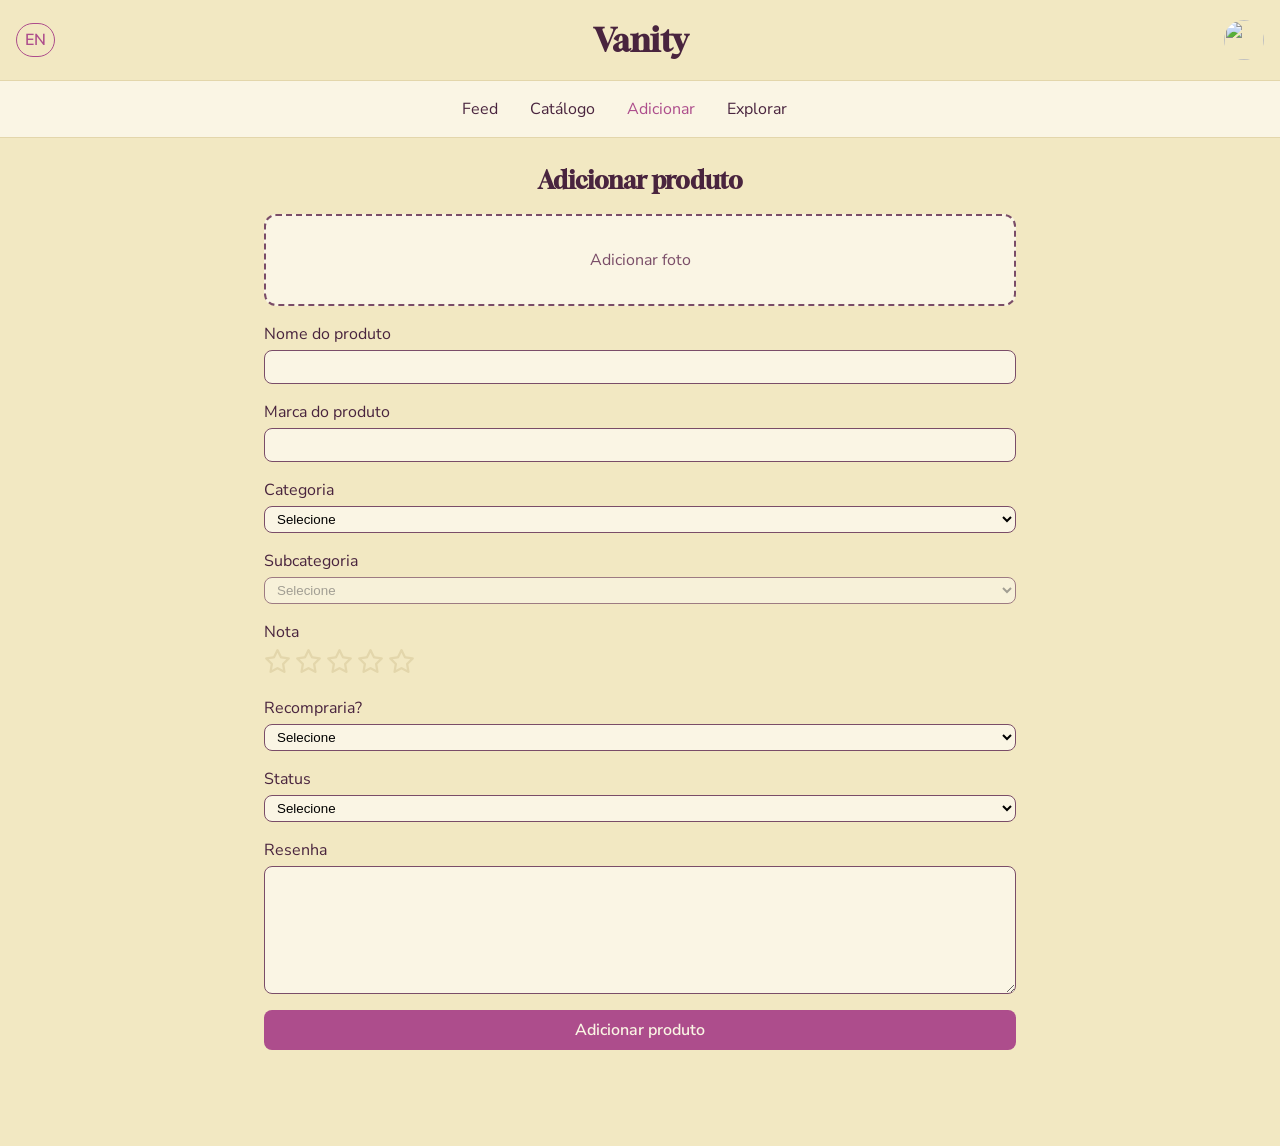
==== add-product.html @ 69fc86f4 "feat: add bilingual (PT/EN) system - Add i18n.js with a translations dictionary covering all data-i1" ====
<!DOCTYPE html>
<html lang="pt-BR">
<head>
  <meta charset="UTF-8">
  <meta name="viewport" content="width=device-width, initial-scale=1.0">
  <title>Vanity - Adicionar Produto</title>
  <meta name="description" content="Vanity — seu diário pessoal de beleza">
  <link rel="icon" href="assets/favicon.png">
  <link rel="stylesheet" href="https://cdnjs.cloudflare.com/ajax/libs/font-awesome/6.5.0/css/all.min.css">
  <link rel="stylesheet" href="styles/reset.css">
  <link rel="stylesheet" href="styles/variables.css">
  <link rel="stylesheet" href="styles/components.css">
  <link rel="stylesheet" href="styles/add-product.css">
</head>

<body>
    <header>
        <button type="button" id="lang-toggle">PT</button>
        <h1>Vanity</h1>
        <a href="profile.html" aria-label="Ver perfil">
            <img src="https://ui-avatars.com/api/?name=Nathalia" alt="">
        </a>
    </header>

    <nav class="menu">
        <ul>
            <li><a href="feed.html"><i class="fa-solid fa-house"></i><span data-i18n="feed"> Feed</span></a></li>
            <li><a href="catalog.html"><i class="fa-solid fa-layer-group"></i><span data-i18n="catalog"> Catálogo</span></a></li>
            <li><a href="add-product.html" class="nav-add current"><i class="fa-solid fa-plus"></i><span data-i18n="add-product"> Adicionar</span></a></li>
            <li><a href="explore.html"><i class="fa-solid fa-magnifying-glass"></i><span data-i18n="explore"> Explorar</span></a></li>
            <li><a href="profile.html" class="nav-profile"><i class="fa-solid fa-user"></i><span data-i18n="profile"> Perfil</span></a></li>
        </ul>
    </nav>

    <main class="add-product-page">
        <h2 data-i18n="add-product-title">Adicionar produto</h2>

        <form action="">
            <div class="form-group">
                <label for="add-product-image" data-i18n="label-photo">
                    <span><i class="fa-solid fa-camera"></i> Adicionar foto</span>
                </label>
                <input type="file" name="add-product-image" id="add-product-image">
            </div>

            <div class="form-group">
                <label for="product-name" data-i18n="label-name">Nome do produto</label>
                <input type="text" name="product-name" id="product-name">
            </div>

            <div class="form-group">
                <label for="product-brand" data-i18n="label-brand">Marca do produto</label>
                <input type="text" name="product-brand" id="product-brand">
            </div>

            <div class="form-group">
                <label for="product-category" data-i18n="label-category">Categoria</label>
                <select name="product-category" id="product-category">
                    <option value="">Selecione</option>
                    <option value="makeup">Maquiagem</option>
                    <option value="skincare">Skincare</option>
                    <option value="perfume">Perfume</option>
                    <option value="hair">Cabelo</option>
                </select>
            </div>

            <div class="form-group">
                <label for="product-subcategory" data-i18n="label-subcategory">Subcategoria</label>
                <select name="product-subcategory" id="product-subcategory" disabled>
                    <option value="">Selecione</option>
                </select>
            </div>

            <fieldset>
                <legend data-i18n="legend-rating">Nota</legend>

                <input type="radio" name="rating" id="rating-5">
                <label for="rating-5"><i class="fa-regular fa-star"></i></label>

                <input type="radio" name="rating" id="rating-4">
                <label for="rating-4"><i class="fa-regular fa-star"></i></label>

                <input type="radio" name="rating" id="rating-3">
                <label for="rating-3"><i class="fa-regular fa-star"></i></label>

                <input type="radio" name="rating" id="rating-2">
                <label for="rating-2"><i class="fa-regular fa-star"></i></label>

                <input type="radio" name="rating" id="rating-1">
                <label for="rating-1"><i class="fa-regular fa-star"></i></label>
            </fieldset>

            <div class="form-group">
                <label for="buy-again" data-i18n="label-buy-again">Recompraria?</label>
                <select name="buy-again" id="buy-again">
                    <option value="">Selecione</option>
                    <option value="yes">Sim</option>
                    <option value="no">Não</option>
                </select>
            </div>

            <div class="form-group">
                <label for="status" data-i18n="label-status">Status</label>
                <select name="status" id="status">
                    <option value="">Selecione</option>
                    <option value="using">Em uso</option>
                    <option value="finished">Acabou</option>
                    <option value="wishlist">Wishlist</option>
                </select>
            </div>

            <div class="form-group">
                <label for="review-area" data-i18n="label-review">Resenha</label>
                <textarea name="review-area" id="review-area"></textarea>
            </div>
        
            <button type="submit" data-i18n="submit-add-product">Adicionar produto</button>
        </form>
    </main>

    <script src="scripts/add-product.js"></script>
    <script src="scripts/i18n.js"></script>
</body>
</html>
---- styles/variables.css ----
@font-face {
    src: url(/assets/fonts/gloock-v8-latin-regular.woff2);
    font-family: 'Gloock';
    font-weight: 400;
}

@font-face {
    src: url(/assets/fonts/nunito-sans-v19-latin-regular.woff2);
    font-family: 'Nunito Sans';
    font-weight: 400;
}

@font-face {
    src: url(/assets/fonts/nunito-sans-v19-latin-500.woff2);
    font-family: 'Nunito Sans';
    font-weight: 500;
}

@font-face {
    src: url(/assets/fonts/nunito-sans-v19-latin-600.woff2);
    font-family: 'Nunito Sans';
    font-weight: 600;
}

:root {
    --color-bg:#f2e8c2;
    --color-cards-bg: #faf5e4;
    --color-accent: #ad4d8c;
    --color-accent-light: #f2d9ea;
    --color-text: #49243e;
    --color-text-secondary: #7a4d68;
    --color-danger: #d96c6c;
    --color-alert: #c98a4b;
    --color-border: #e3d6ab;
    --color-neutral-light: #e8e4dc;

    --font-heading: 'Gloock', serif;
    --font-body: 'Nunito Sans', sans-serif;

    --spacing-xs: 0.25rem;  
    --spacing-sm: 0.5rem;   
    --spacing-md: 1rem;     
    --spacing-lg: 1.5rem;   
    --spacing-xl: 2rem;     
    --spacing-2xl: 3rem;
}
---- styles/components.css ----
main {
    padding: var(--spacing-lg);
    padding-bottom: 6rem;
}

input,
select {
    padding: var(--spacing-xs) var(--spacing-sm);
    border: 0.0625rem solid var(--color-text-secondary);
    border-radius: 0.5rem;
    background-color: var(--color-cards-bg);
}

input:focus,
select:focus {
    outline: none;
    border-color: var(--color-accent);
}

textarea {
    padding: var(--spacing-xs) var(--spacing-sm);
    border: 0.0625rem solid var(--color-text-secondary);
    border-radius: 0.5rem;
    background-color: var(--color-cards-bg);
    min-height: 8rem;
    resize: vertical;
}

textarea:focus {
    outline: none;
    border-color: var(--color-accent);
}

button[type="submit"] {
    padding: var(--spacing-sm) var(--spacing-md);
    border-radius: 0.5rem;
    background-color: var(--color-accent);
    color: var(--color-cards-bg);
    font-weight: 600;
}

/* -- HEADER -- */
header {
    display: grid;
    grid-template-columns: repeat(3, 1fr);
    justify-content: space-between;
    align-items: center;
    padding: var(--spacing-md);
    border-bottom: 0.0625rem solid var(--color-border);
}

header button {
    justify-self: flex-start;
    padding: var(--spacing-xs) var(--spacing-sm);
    border: 0.0625rem solid var(--color-accent);
    border-radius: 999px;
    color: var(--color-accent);
    font-weight: 600;
}

header h1 {
    text-align: center;
}

header a {
    justify-self: flex-end;
}

header a img {
    width: 2.5rem;
    height: 2.5rem;
    border-radius: 50%;
    object-fit: cover;
}

/* -- MENU -- */
.menu {
    position: fixed;
    bottom: 0;
    width: 100%;
    padding: var(--spacing-md) 0;
    border-top: 0.0625rem solid var(--color-border);
    background-color: var(--color-cards-bg);
    z-index: 100;
}

.menu ul {
  display: flex;
  justify-content: space-evenly;
  align-items: center;
}

.current {
    color: var(--color-accent);
}

.menu a {
    display: flex;
    flex-direction: column;
    align-items: center;
    transition: color 0.3s ease;
}

.nav-add {
    position: relative;
    width: 3rem;
    height: 3rem;
    display: flex;
    align-items: center;
    justify-content: center;
    border-radius: 50%;
    background-color: var(--color-accent);
}

.nav-add i {
    color: var(--color-cards-bg);
    font-size: 1.25rem;
}

.nav-add span {
    display: none;
}

/* -- CARDS -- */
.product-card {
    display: flex;
    flex-direction: column;
    min-width: 0;
    border-radius: 1rem;
    background-color: var(--color-cards-bg);
}

.card-image {
    position: relative;
}

.card-image img {
    width: 100%;
    aspect-ratio: 16 / 9; /* quadrado */
    object-fit: cover;
}

.tags-row {
    display: flex;
    gap: var(--spacing-xs);
}

.card-content {
    display: flex;
    flex-direction: column;
    gap: var(--spacing-xs);
    padding: var(--spacing-md);
    min-width: 0;
}

.card-image .favorite-btn {
    position: absolute;
    top: var(--spacing-sm);
    right: var(--spacing-sm);
    width: 2rem;
    height: 2rem;
    display: flex;
    align-items: center;
    justify-content: center;
    border-radius: 50%;
    background-color: rgba(250, 245, 228, 0.85);
    color: var(--color-accent);
}

.category-tag,
.status-tag {
    align-self: flex-start;
    padding: var(--spacing-xs) var(--spacing-sm);
    border-radius: 999px;
    background-color: var(--color-accent-light);
}

.product-card h3 {
    font-size: 1.3rem;
}

.product-brand {
    color: var(--color-text-secondary);
    font-size: 1rem;
}

.product-card h3,
.product-brand {
    width: 100%;
    display: -webkit-box;
    -webkit-line-clamp: 2;
    -webkit-box-orient: vertical;
    overflow: hidden;
    overflow-wrap: break-word;
}

.rating .fa-solid {
    color: var(--color-accent);
}

.rating .fa-regular {
    color: var(--color-border);
}

.status-tag.wishlist {
  background-color: var(--color-neutral-light);
  color: var(--color-text-secondary);
}

.status-tag.finished {
  background-color: var(--color-alert);
  color: var(--color-cards-bg);
}

.post-author {
    margin-bottom: var(--spacing-sm);
    padding: var(--spacing-sm);
}

.post-author a {
    display: flex;
    align-items: center;
    gap: var(--spacing-xs);
}

.post-author a img {
    width: 2.5rem;
    height: 2.5rem;
    border-radius: 50%;
    object-fit: cover;
}

.catalog-grid {
    display: grid;
    grid-template-columns: repeat(2, 1fr);
    gap: var(--spacing-sm);
}

.catalog-grid .category-tag,
.catalog-grid .status-tag {
    font-size: 0.75rem;
}

.catalog-grid h3 {
    font-size: 1.1rem;
}

.catalog-grid .product-brand {
    font-size: 0.9rem;
}

.catalog-grid .rating {
    font-size: 0.75rem;
}

@media (min-width: 48rem) {
    header {
        border-bottom: none;
    }

    .menu {
        position: static;
        border-bottom: 0.0625rem solid var(--color-border);
    }

    .menu ul {
        justify-content: center;
        gap: 2rem;
    }

    .menu i {
        display: none;
    }

    .nav-add {
        width: auto;
        height: auto;
        background-color: transparent;
        border-radius: 0;
    }

    .nav-add span {
        display: inline;
    }

    .menu a.nav-profile {
        display: none;
    }

    .catalog-grid {
        grid-template-columns: repeat(auto-fill, minmax(12rem, 1fr));
    }

    .card-image .favorite-btn {
        width: 2.5rem;
        height: 2.5rem;
        font-size: 1.1rem;
    }
}

@media (hover: hover) {
    .menu a:hover {
        color: var(--color-accent);
    }

}
---- styles/add-product.css ----
h2 {
    margin-bottom: var(--spacing-md);
    text-align: center;
}

form {
  display: flex;
  flex-direction: column;
  gap: var(--spacing-md);
}

.form-group {
  display: flex;
  flex-direction: column;
  gap: var(--spacing-xs);
}

#add-product-image {
    display: none;
}

label[for="add-product-image"] {
    display: flex;
    flex-direction: column;
    align-items: center;
    justify-content: center;
    padding: var(--spacing-xl);
    border: 0.125rem dashed var(--color-text-secondary);
    border-radius: 0.75rem;
    background-color: var(--color-cards-bg);
    color: var(--color-text-secondary);
    cursor: pointer;
}

label[for="add-product-image"] span {
    display: flex;
    flex-direction: column;
    align-items: center;
    gap: var(--spacing-xs);
}

fieldset {
  display: flex;
  flex-direction: row-reverse;
  justify-content: flex-end;
  gap: var(--spacing-xs);
  border: none;
  padding: 0;
}

fieldset input {
  display: none;
}

fieldset label {
  font-size: 1.5rem;
  color: var(--color-border);
  cursor: pointer;
}

fieldset input:checked ~ label i {
  font-weight: 900;
}

fieldset input:checked ~ label {
  color: var(--color-accent);
}

@media (min-width: 48rem) {
    .add-product-page {
        width: 100%;
        max-width: 50rem;
        margin: 0 auto;
    }
}
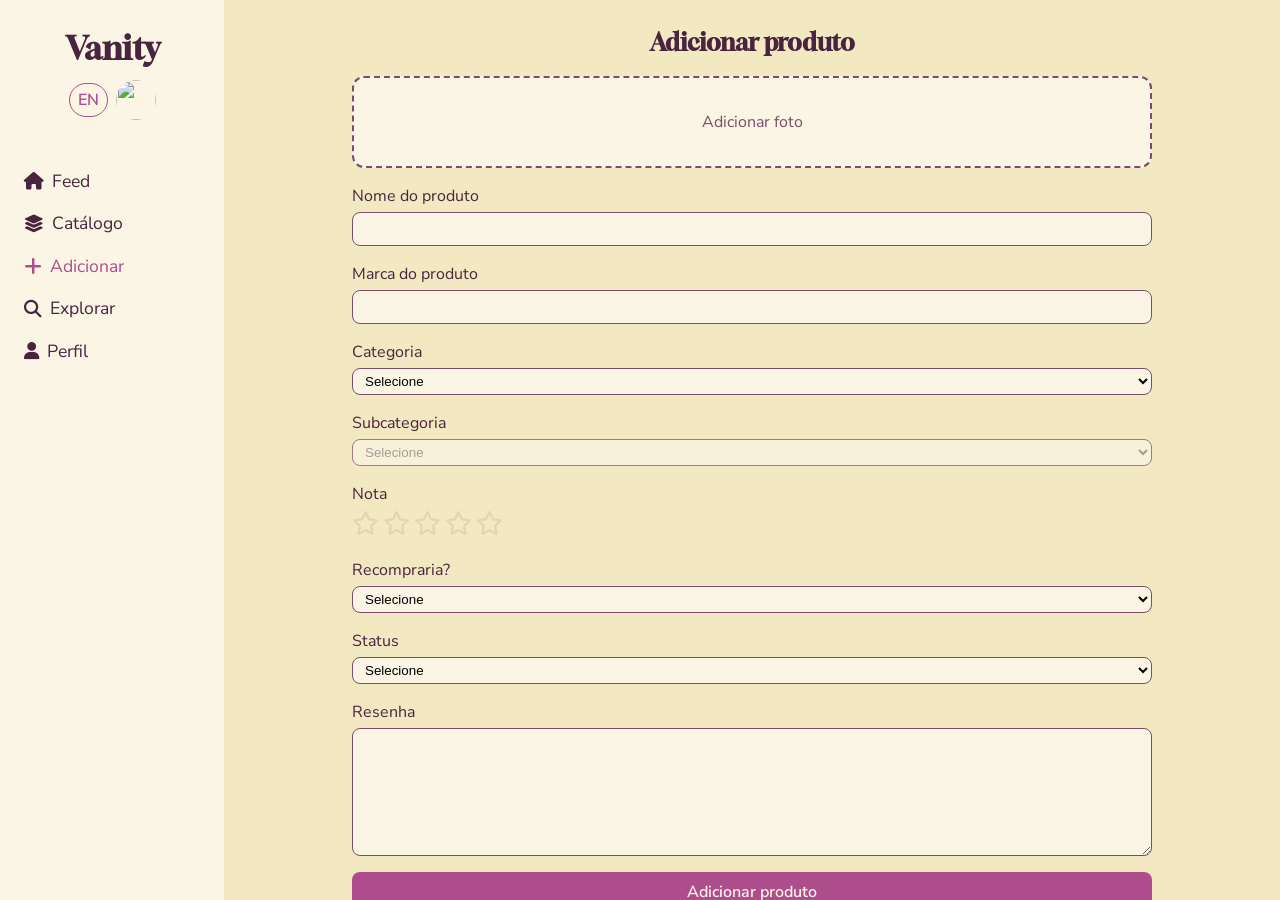
==== commit 945418e7: "fix: move scrollbar to the true viewport edge - Wrap each page's content in an inner div carrying th" ====
--- a/add-product.html
+++ b/add-product.html
@@ -32,90 +32,78 @@
         </ul>
     </nav>
 
-    <main class="add-product-page">
-        <h2 data-i18n="add-product-title">Adicionar produto</h2>
-
-        <form action="">
-            <div class="form-group">
-                <label for="add-product-image" data-i18n="label-photo">
-                    <span><i class="fa-solid fa-camera"></i> Adicionar foto</span>
-                </label>
-                <input type="file" name="add-product-image" id="add-product-image">
-            </div>
-
-            <div class="form-group">
-                <label for="product-name" data-i18n="label-name">Nome do produto</label>
-                <input type="text" name="product-name" id="product-name">
-            </div>
-
-            <div class="form-group">
-                <label for="product-brand" data-i18n="label-brand">Marca do produto</label>
-                <input type="text" name="product-brand" id="product-brand">
-            </div>
-
-            <div class="form-group">
-                <label for="product-category" data-i18n="label-category">Categoria</label>
-                <select name="product-category" id="product-category">
-                    <option value="">Selecione</option>
-                    <option value="makeup">Maquiagem</option>
-                    <option value="skincare">Skincare</option>
-                    <option value="perfume">Perfume</option>
-                    <option value="hair">Cabelo</option>
-                </select>
-            </div>
-
-            <div class="form-group">
-                <label for="product-subcategory" data-i18n="label-subcategory">Subcategoria</label>
-                <select name="product-subcategory" id="product-subcategory" disabled>
-                    <option value="">Selecione</option>
-                </select>
-            </div>
-
-            <fieldset>
-                <legend data-i18n="legend-rating">Nota</legend>
-
-                <input type="radio" name="rating" id="rating-5">
-                <label for="rating-5"><i class="fa-regular fa-star"></i></label>
-
-                <input type="radio" name="rating" id="rating-4">
-                <label for="rating-4"><i class="fa-regular fa-star"></i></label>
-
-                <input type="radio" name="rating" id="rating-3">
-                <label for="rating-3"><i class="fa-regular fa-star"></i></label>
-
-                <input type="radio" name="rating" id="rating-2">
-                <label for="rating-2"><i class="fa-regular fa-star"></i></label>
-
-                <input type="radio" name="rating" id="rating-1">
-                <label for="rating-1"><i class="fa-regular fa-star"></i></label>
-            </fieldset>
-
-            <div class="form-group">
-                <label for="buy-again" data-i18n="label-buy-again">Recompraria?</label>
-                <select name="buy-again" id="buy-again">
-                    <option value="">Selecione</option>
-                    <option value="yes">Sim</option>
-                    <option value="no">Não</option>
-                </select>
-            </div>
-
-            <div class="form-group">
-                <label for="status" data-i18n="label-status">Status</label>
-                <select name="status" id="status">
-                    <option value="">Selecione</option>
-                    <option value="using">Em uso</option>
-                    <option value="finished">Acabou</option>
-                    <option value="wishlist">Wishlist</option>
-                </select>
-            </div>
-
-            <div class="form-group">
-                <label for="review-area" data-i18n="label-review">Resenha</label>
-                <textarea name="review-area" id="review-area"></textarea>
-            </div>
-        
-            <button type="submit" data-i18n="submit-add-product">Adicionar produto</button>
-        </form>
+    <main>
+        <div class="add-product-page">
+            <h2 data-i18n="add-product-title">Adicionar produto</h2>
+            <form action="">
+                <div class="form-group">
+                    <label for="add-product-image" data-i18n="label-photo">
+                        <span><i class="fa-solid fa-camera"></i> Adicionar foto</span>
+                    </label>
+                    <input type="file" name="add-product-image" id="add-product-image">
+                </div>
+                <div class="form-group">
+                    <label for="product-name" data-i18n="label-name">Nome do produto</label>
+                    <input type="text" name="product-name" id="product-name">
+                </div>
+                <div class="form-group">
+                    <label for="product-brand" data-i18n="label-brand">Marca do produto</label>
+                    <input type="text" name="product-brand" id="product-brand">
+                </div>
+                <div class="form-group">
+                    <label for="product-category" data-i18n="label-category">Categoria</label>
+                    <select name="product-category" id="product-category">
+                        <option value="">Selecione</option>
+                        <option value="makeup">Maquiagem</option>
+                        <option value="skincare">Skincare</option>
+                        <option value="perfume">Perfume</option>
+                        <option value="hair">Cabelo</option>
+                    </select>
+                </div>
+                <div class="form-group">
+                    <label for="product-subcategory" data-i18n="label-subcategory">Subcategoria</label>
+                    <select name="product-subcategory" id="product-subcategory" disabled>
+                        <option value="">Selecione</option>
+                    </select>
+                </div>
+                <fieldset>
+                    <legend data-i18n="legend-rating">Nota</legend>
+                    <input type="radio" name="rating" id="rating-5">
+                    <label for="rating-5"><i class="fa-regular fa-star"></i></label>
+                    <input type="radio" name="rating" id="rating-4">
+                    <label for="rating-4"><i class="fa-regular fa-star"></i></label>
+                    <input type="radio" name="rating" id="rating-3">
+                    <label for="rating-3"><i class="fa-regular fa-star"></i></label>
+                    <input type="radio" name="rating" id="rating-2">
+                    <label for="rating-2"><i class="fa-regular fa-star"></i></label>
+                    <input type="radio" name="rating" id="rating-1">
+                    <label for="rating-1"><i class="fa-regular fa-star"></i></label>
+                </fieldset>
+                <div class="form-group">
+                    <label for="buy-again" data-i18n="label-buy-again">Recompraria?</label>
+                    <select name="buy-again" id="buy-again">
+                        <option value="">Selecione</option>
+                        <option value="yes">Sim</option>
+                        <option value="no">Não</option>
+                    </select>
+                </div>
+                <div class="form-group">
+                    <label for="status" data-i18n="label-status">Status</label>
+                    <select name="status" id="status">
+                        <option value="">Selecione</option>
+                        <option value="using">Em uso</option>
+                        <option value="finished">Acabou</option>
+                        <option value="wishlist">Wishlist</option>
+                    </select>
+                </div>
+                <div class="form-group">
+                    <label for="review-area" data-i18n="label-review">Resenha</label>
+                    <textarea name="review-area" id="review-area"></textarea>
+                </div>
+            
+                <button type="submit" data-i18n="submit-add-product">Adicionar produto</button>
+            </form>
+        </div>
     </main>
 
     <script src="scripts/add-product.js"></script>
--- a/styles/components.css
+++ b/styles/components.css
@@ -71,6 +71,10 @@
     height: 2.5rem;
     border-radius: 50%;
     object-fit: cover;
+}
+
+#lang-toggle {
+    transition: background-color 0.2s ease;
 }
 
 /* -- MENU -- */
@@ -253,23 +257,125 @@
     font-size: 0.75rem;
 }
 
+.person-card {
+    display: flex;
+    align-items: center;
+    gap: var(--spacing-sm);
+    padding: var(--spacing-sm) var(--spacing-md);
+    border-radius: 0.75rem;
+    background-color: var(--color-cards-bg);
+}
+
+.product-card,
+.person-card {
+    transition: transform 0.3s ease, box-shadow 0.3s ease;
+}
+
+.person-card img {
+    width: 2.75rem;
+    height: 2.75rem;
+    border-radius: 50%;
+    object-fit: cover;
+    flex-shrink: 0;
+}
+
+.person-info {
+    flex: 1;
+    min-width: 0;
+    display: flex;
+    flex-direction: column;
+    gap: 0.125rem;
+}
+
+.person-username {
+    font-weight: 600;
+    font-size: 0.95rem;
+}
+
+.person-details {
+    font-size: 0.85rem;
+    color: var(--color-text-secondary);
+    white-space: nowrap;
+    overflow: hidden;
+    text-overflow: ellipsis;
+}
+
+.follow-btn {
+    flex-shrink: 0;
+    padding: var(--spacing-xs) var(--spacing-md);
+    border-radius: 999px;
+    border: 0.0625rem solid var(--color-accent);
+    background-color: transparent;
+    color: var(--color-accent);
+    font-size: 0.85rem;
+    font-weight: 600;
+    transition: background-color 0.2s ease;
+}
+
 @media (min-width: 48rem) {
+    html,
+    body {
+        height: 100%;
+    }
+
+    body {
+        display: grid;
+        grid-template-columns: 14rem 1fr;
+        grid-template-rows: auto 1fr auto;
+        grid-template-areas:
+            "header main"
+            "nav main";
+        overflow: hidden;
+    }
+
     header {
+        display: flex;
+        flex-wrap: wrap;
+        justify-content: center;
+        align-items: center;
+        gap: var(--spacing-sm);
+        padding: var(--spacing-lg);
+        background-color: var(--color-cards-bg);
         border-bottom: none;
     }
 
+    header h1 {
+        flex-basis: 100%;
+        text-align: center;
+        order: 1;
+    }
+
+    header button,
+    header a {
+        order: 2;
+    }
+
+    main {
+        height: 100vh;
+        overflow-y: auto;
+        grid-area: main;
+    }
+
     .menu {
+        grid-area: nav;
         position: static;
-        border-bottom: 0.0625rem solid var(--color-border);
+        display: flex;
+        flex-direction: column;
+        padding: var(--spacing-lg) var(--spacing-lg);
+        border-top: none;
     }
 
     .menu ul {
-        justify-content: center;
-        gap: 2rem;
-    }
-
-    .menu i {
-        display: none;
+        flex-direction: column;
+        align-items: flex-start;
+        gap: var(--spacing-md);
+    }
+
+    .menu a {
+        flex-direction: row;
+        align-items: center;
+        gap: var(--spacing-sm);
+        font-size: 1.1rem;
     }
 
     .nav-add {
@@ -279,12 +385,12 @@
         border-radius: 0;
     }
 
+    .nav-add i {
+        color: inherit;
+    }
+
     .nav-add span {
         display: inline;
-    }
-
-    .menu a.nav-profile {
-        display: none;
     }
 
     .catalog-grid {
@@ -296,6 +402,8 @@
         height: 2.5rem;
         font-size: 1.1rem;
     }
+
+    
 }
 
 @media (hover: hover) {
@@ -303,4 +411,9 @@
         color: var(--color-accent);
     }
 
+    .product-card:hover,
+    .person-card:hover {
+        transform: translateY(-0.25rem);
+        box-shadow: 0 0.5rem 1rem rgba(73, 36, 62, 0.15);
+    }
 }
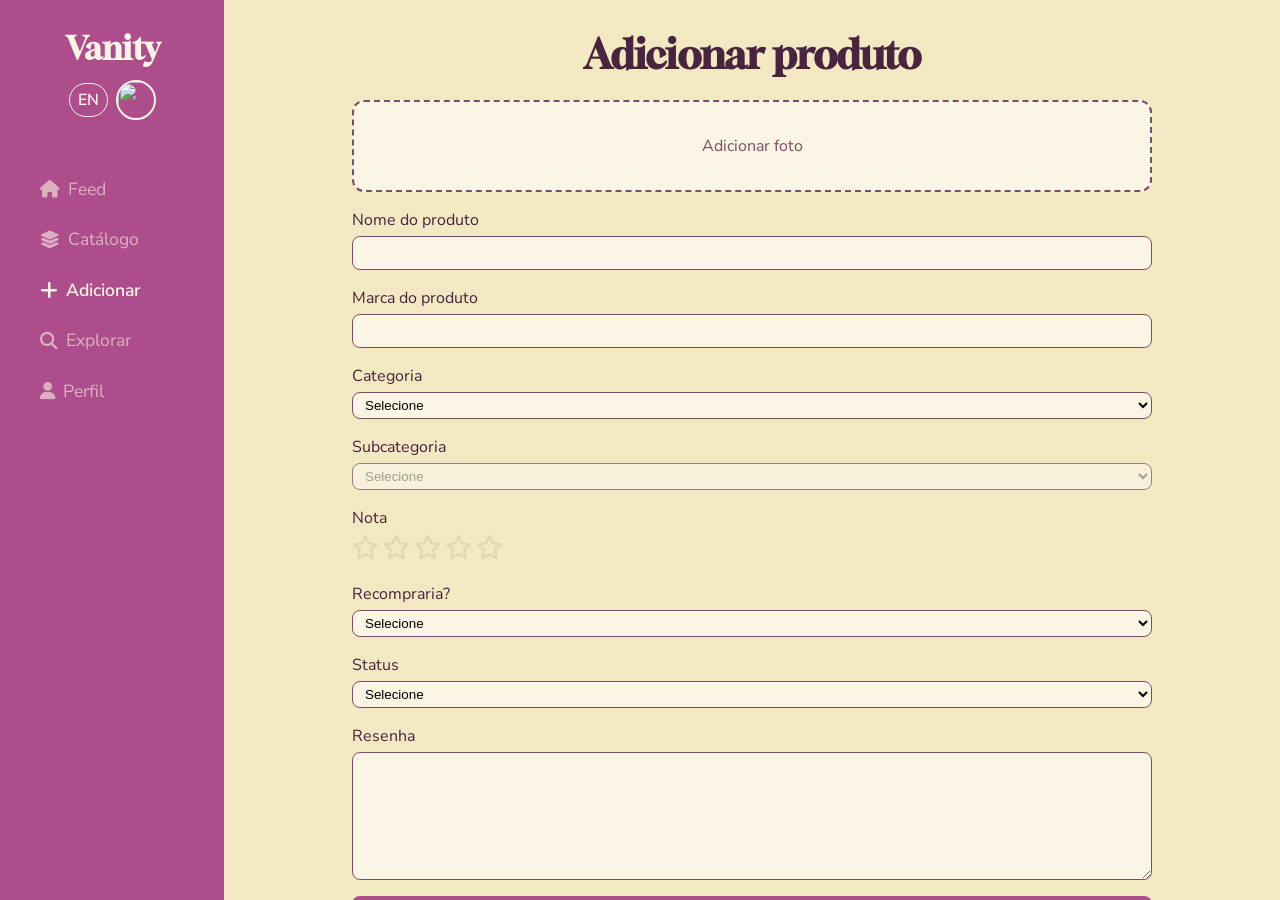
==== commit 470dcabc: "feat: translate category/status/repurchase options and dynamic subcategories - Add data-i18n to the " ====
--- a/add-product.html
+++ b/add-product.html
@@ -53,17 +53,17 @@
                 <div class="form-group">
                     <label for="product-category" data-i18n="label-category">Categoria</label>
                     <select name="product-category" id="product-category">
-                        <option value="">Selecione</option>
-                        <option value="makeup">Maquiagem</option>
-                        <option value="skincare">Skincare</option>
-                        <option value="perfume">Perfume</option>
-                        <option value="hair">Cabelo</option>
+                        <option value="" data-i18n="select-placeholder">Selecione</option>
+                        <option value="makeup" data-i18n="filter-makeup">Maquiagem</option>
+                        <option value="skincare" data-i18n="filter-skincare">Skincare</option>
+                        <option value="perfume" data-i18n="filter-perfume">Perfume</option>
+                        <option value="hair" data-i18n="filter-hair">Cabelo</option>
                     </select>
                 </div>
                 <div class="form-group">
                     <label for="product-subcategory" data-i18n="label-subcategory">Subcategoria</label>
                     <select name="product-subcategory" id="product-subcategory" disabled>
-                        <option value="">Selecione</option>
+                        <option value="" data-i18n="select-placeholder">Selecione</option>
                     </select>
                 </div>
                 <fieldset>
@@ -82,18 +82,18 @@
                 <div class="form-group">
                     <label for="buy-again" data-i18n="label-buy-again">Recompraria?</label>
                     <select name="buy-again" id="buy-again">
-                        <option value="">Selecione</option>
-                        <option value="yes">Sim</option>
-                        <option value="no">Não</option>
+                        <option value="" data-i18n="select-placeholder">Selecione</option>
+                        <option value="yes" data-i18n="filter-yes">Sim</option>
+                        <option value="no" data-i18n="filter-no">Não</option>
                     </select>
                 </div>
                 <div class="form-group">
                     <label for="status" data-i18n="label-status">Status</label>
                     <select name="status" id="status">
-                        <option value="">Selecione</option>
-                        <option value="using">Em uso</option>
-                        <option value="finished">Acabou</option>
-                        <option value="wishlist">Wishlist</option>
+                        <option value="" data-i18n="select-placeholder">Selecione</option>
+                        <option value="using" data-i18n="filter-using">Em uso</option>
+                        <option value="finished" data-i18n="filter-finished">Acabou</option>
+                        <option value="wishlist" data-i18n="filter-wishlist">Wishlist</option>
                     </select>
                 </div>
                 <div class="form-group">
@@ -106,7 +106,7 @@
         </div>
     </main>
 
+    <script src="scripts/i18n.js"></script>
     <script src="scripts/add-product.js"></script>
-    <script src="scripts/i18n.js"></script>
 </body>
 </html>
--- a/styles/components.css
+++ b/styles/components.css
@@ -266,12 +266,20 @@
     background-color: var(--color-cards-bg);
 }
 
+.person-link {
+    display: flex;
+    align-items: center;
+    gap: var(--spacing-sm);
+    flex: 1;
+    min-width: 0;
+}
+
 .product-card,
 .person-card {
     transition: transform 0.3s ease, box-shadow 0.3s ease;
 }
 
-.person-card img {
+.person-link img {
     width: 2.75rem;
     height: 2.75rem;
     border-radius: 50%;
@@ -282,9 +290,6 @@
 .person-info {
     flex: 1;
     min-width: 0;
-    display: flex;
-    flex-direction: column;
-    gap: 0.125rem;
 }
 
 .person-username {
@@ -328,6 +333,16 @@
         overflow: hidden;
     }
 
+    header,
+    .menu {
+        background-color: var(--color-accent);
+    }
+
+    header h1,
+    .menu a {
+        color: var(--color-cards-bg);
+    }
+
     header {
         display: flex;
         flex-wrap: wrap;
@@ -335,7 +350,6 @@
         align-items: center;
         gap: var(--spacing-sm);
         padding: var(--spacing-lg);
-        background-color: var(--color-cards-bg);
         border-bottom: none;
     }
 
@@ -343,6 +357,10 @@
         flex-basis: 100%;
         text-align: center;
         order: 1;
+    }
+
+    header a img {
+        border: 0.125rem solid var(--color-cards-bg);
     }
 
     header button,
@@ -368,19 +386,27 @@
     .menu ul {
         flex-direction: column;
         align-items: flex-start;
-        gap: var(--spacing-md);
+        gap: var(--spacing-sm);
+    }
+
+    .menu li {
+        width: 100%;
     }
 
     .menu a {
+        width: 100%;
         flex-direction: row;
         align-items: center;
         gap: var(--spacing-sm);
+        padding: 0.5rem 1rem;
         font-size: 1.1rem;
+        color: rgba(250, 245, 228, 0.6);
     }
 
     .nav-add {
         width: auto;
         height: auto;
+        justify-content: flex-start;
         background-color: transparent;
         border-radius: 0;
     }
@@ -391,6 +417,22 @@
 
     .nav-add span {
         display: inline;
+    }
+
+    .menu a.current {
+        color: var(--color-cards-bg);
+        font-weight: 700;
+    }
+
+    #lang-toggle {
+        border-color: var(--color-cards-bg);
+        color: var(--color-cards-bg);
+    }
+
+    .catalog-header h2,
+    .explore-page h2,
+    .add-product-page h2 {
+        font-size: 2.5rem;
     }
 
     .catalog-grid {
@@ -401,14 +443,13 @@
         width: 2.5rem;
         height: 2.5rem;
         font-size: 1.1rem;
-    }
-
-    
+    } 
 }
 
 @media (hover: hover) {
     .menu a:hover {
-        color: var(--color-accent);
+        background-color: rgba(250, 245, 228, 0.15);
+        border-radius: 999px;
     }
 
     .product-card:hover,
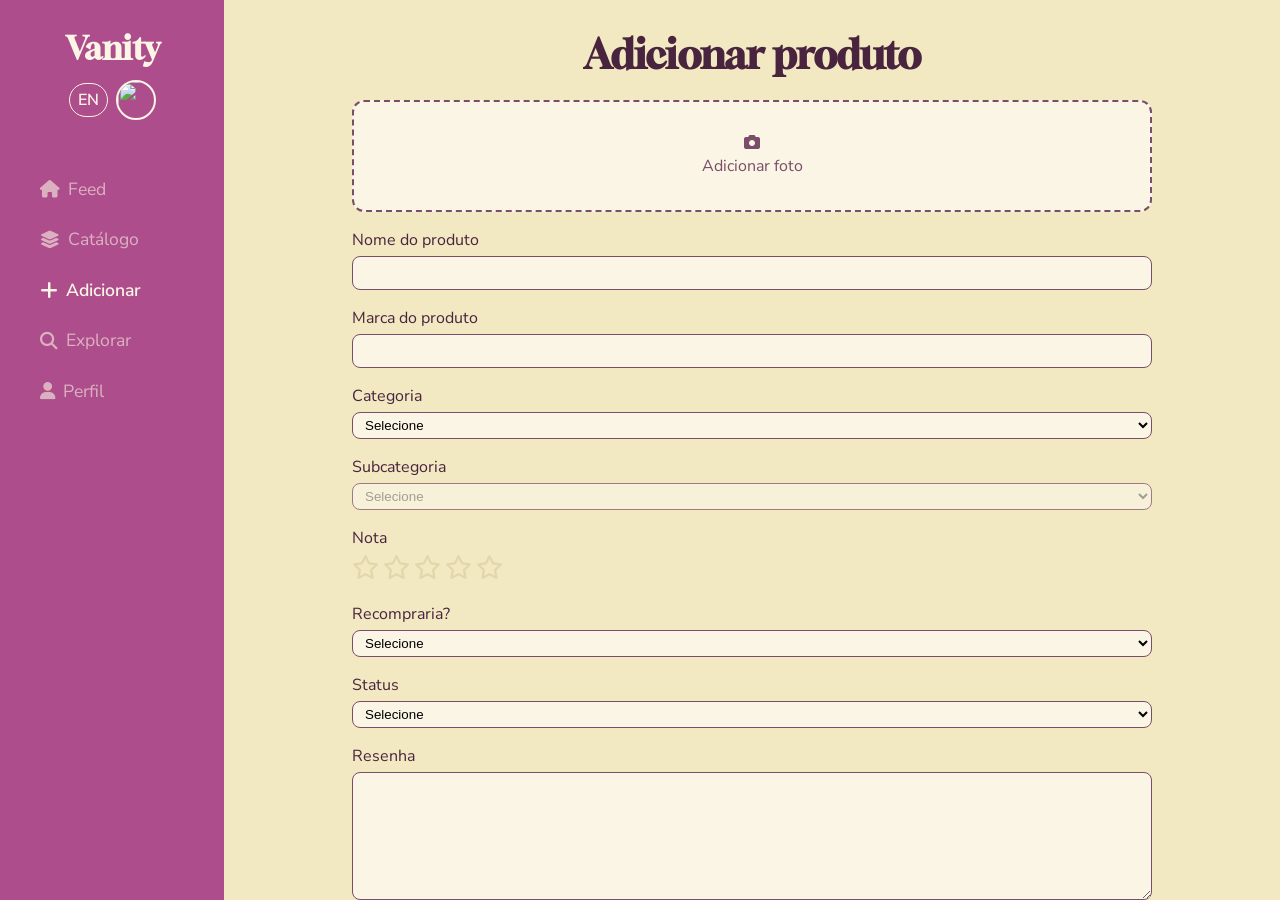
==== commit 4f5050f3: "fix: restore camera icon on the upload label - Move data-i18n from the label itself to an inner span" ====
--- a/add-product.html
+++ b/add-product.html
@@ -37,8 +37,8 @@
             <h2 data-i18n="add-product-title">Adicionar produto</h2>
             <form action="">
                 <div class="form-group">
-                    <label for="add-product-image" data-i18n="label-photo">
-                        <span><i class="fa-solid fa-camera"></i> Adicionar foto</span>
+                    <label for="add-product-image">
+                        <span><i class="fa-solid fa-camera"></i> <span data-i18n="label-photo">Adicionar foto</span></span>
                     </label>
                     <input type="file" name="add-product-image" id="add-product-image">
                 </div>
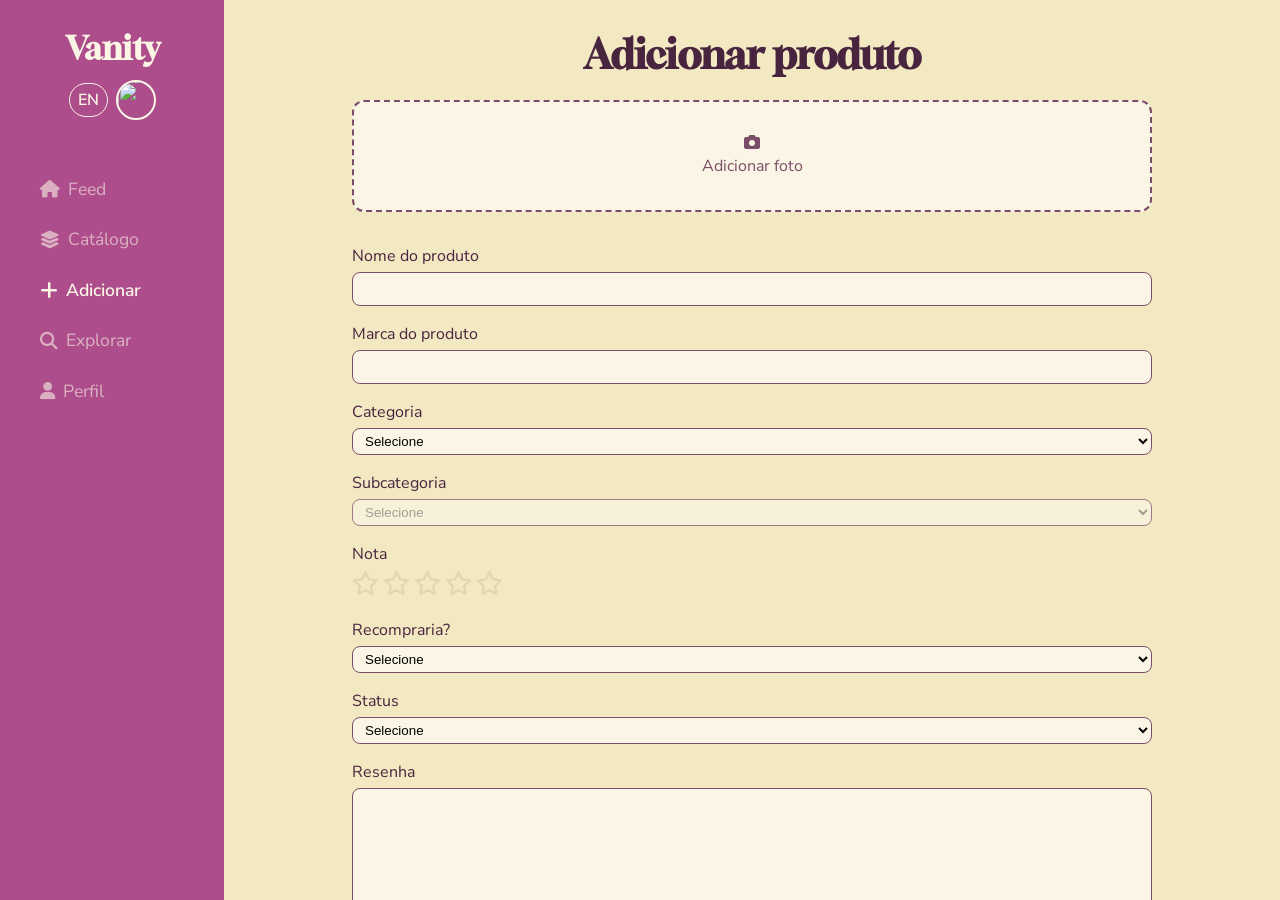
==== commit eab92897: "feat: support multiple photo uploads with thumbnail previews - Add the multiple attribute to the ima" ====
--- a/add-product.html
+++ b/add-product.html
@@ -40,16 +40,21 @@
                     <label for="add-product-image">
                         <span><i class="fa-solid fa-camera"></i> <span data-i18n="label-photo">Adicionar foto</span></span>
                     </label>
-                    <input type="file" name="add-product-image" id="add-product-image">
+                    <input type="file" name="add-product-image" id="add-product-image" multiple>
                 </div>
+
+                <div class="photo-previews"></div>
+
                 <div class="form-group">
                     <label for="product-name" data-i18n="label-name">Nome do produto</label>
                     <input type="text" name="product-name" id="product-name">
                 </div>
+
                 <div class="form-group">
                     <label for="product-brand" data-i18n="label-brand">Marca do produto</label>
                     <input type="text" name="product-brand" id="product-brand">
                 </div>
+
                 <div class="form-group">
                     <label for="product-category" data-i18n="label-category">Categoria</label>
                     <select name="product-category" id="product-category">
@@ -60,12 +65,14 @@
                         <option value="hair" data-i18n="filter-hair">Cabelo</option>
                     </select>
                 </div>
+
                 <div class="form-group">
                     <label for="product-subcategory" data-i18n="label-subcategory">Subcategoria</label>
                     <select name="product-subcategory" id="product-subcategory" disabled>
                         <option value="" data-i18n="select-placeholder">Selecione</option>
                     </select>
                 </div>
+
                 <fieldset>
                     <legend data-i18n="legend-rating">Nota</legend>
                     <input type="radio" name="rating" id="rating-5">
@@ -79,6 +86,7 @@
                     <input type="radio" name="rating" id="rating-1">
                     <label for="rating-1"><i class="fa-regular fa-star"></i></label>
                 </fieldset>
+
                 <div class="form-group">
                     <label for="buy-again" data-i18n="label-buy-again">Recompraria?</label>
                     <select name="buy-again" id="buy-again">
@@ -87,6 +95,7 @@
                         <option value="no" data-i18n="filter-no">Não</option>
                     </select>
                 </div>
+
                 <div class="form-group">
                     <label for="status" data-i18n="label-status">Status</label>
                     <select name="status" id="status">
@@ -96,6 +105,7 @@
                         <option value="wishlist" data-i18n="filter-wishlist">Wishlist</option>
                     </select>
                 </div>
+                
                 <div class="form-group">
                     <label for="review-area" data-i18n="label-review">Resenha</label>
                     <textarea name="review-area" id="review-area"></textarea>
--- a/styles/components.css
+++ b/styles/components.css
@@ -457,4 +457,8 @@
         transform: translateY(-0.25rem);
         box-shadow: 0 0.5rem 1rem rgba(73, 36, 62, 0.15);
     }
+
+    .follow-btn:hover {
+        background-color: var(--color-accent-light);
+    }
 }
--- a/styles/add-product.css
+++ b/styles/add-product.css
@@ -32,11 +32,31 @@
     cursor: pointer;
 }
 
+label[for="add-product-image"] img {
+    width: 100%;
+    height: 12rem;
+    object-fit: cover;
+    border-radius: 0.75rem;
+}
+
 label[for="add-product-image"] span {
     display: flex;
     flex-direction: column;
     align-items: center;
     gap: var(--spacing-xs);
+}
+
+.photo-previews {
+    display: flex;
+    flex-wrap: wrap;
+    gap: var(--spacing-sm);
+}
+
+.photo-previews img {
+    width: 5rem;
+    height: 5rem;
+    object-fit: cover;
+    border-radius: 0.5rem;
 }
 
 fieldset {
@@ -67,9 +87,22 @@
 }
 
 @media (min-width: 48rem) {
-    .add-product-page {
-        width: 100%;
-        max-width: 50rem;
-        margin: 0 auto;
-    }
+  .add-product-page {
+    width: 100%;
+    max-width: 50rem;
+    margin: 0 auto;
+  }
+
+  label[for="add-product-image"] img {
+    height: 20rem;
+  }
+
+  label[for="add-product-image"] {
+    transition: border-color 0.2s ease, background-color 0.2s ease;
+  }
+
+  label[for="add-product-image"].drag-over {
+    border-color: var(--color-accent);
+    background-color: var(--color-accent-light);
+  }
 }
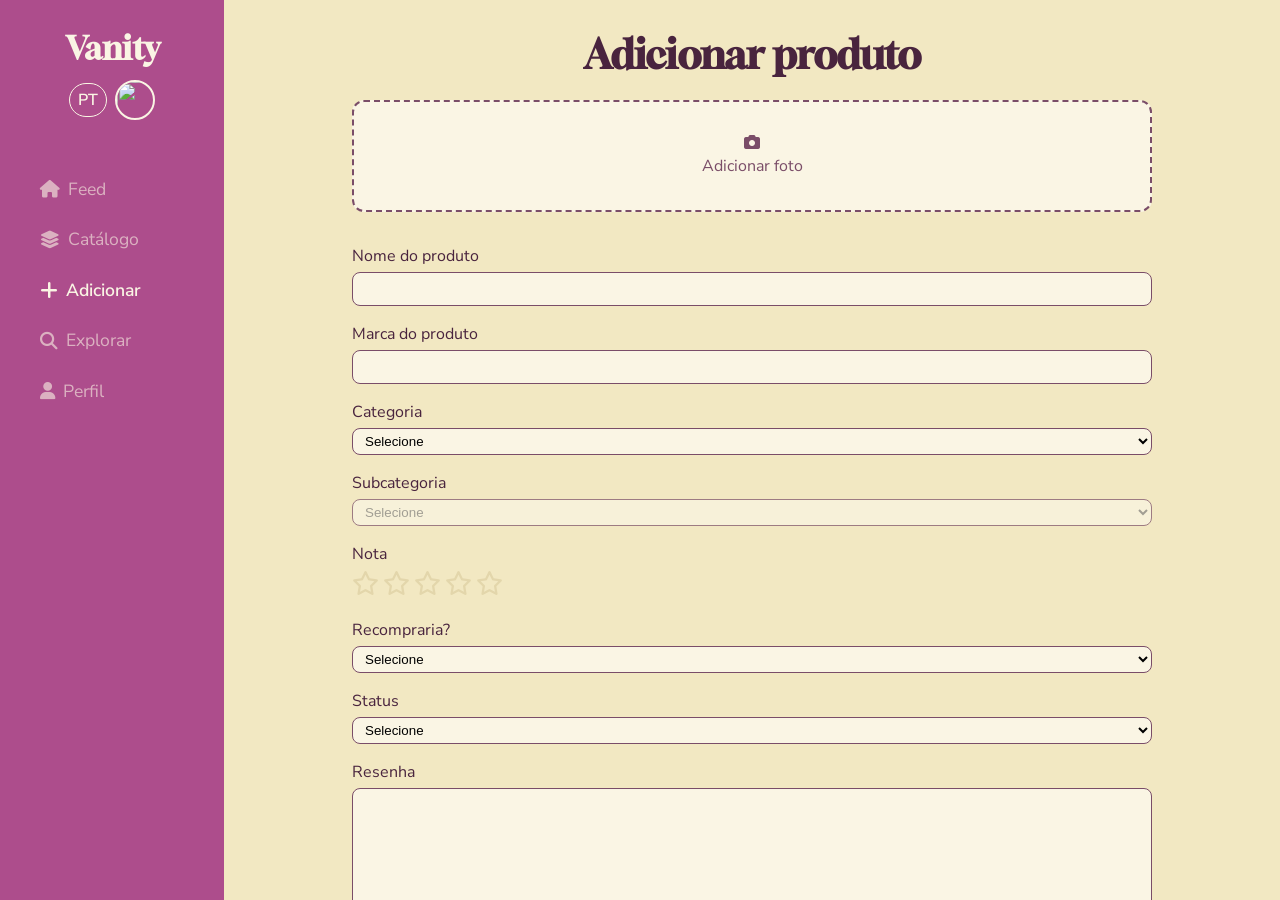
==== commit 6d872e31: "Implement product creation in Firestore - Adds submit handler for add-product-form using addDoc to c" ====
--- a/add-product.html
+++ b/add-product.html
@@ -35,7 +35,7 @@
     <main>
         <div class="add-product-page">
             <h2 data-i18n="add-product-title">Adicionar produto</h2>
-            <form action="">
+            <form action="" id="add-product-form">
                 <div class="form-group">
                     <label for="add-product-image">
                         <span><i class="fa-solid fa-camera"></i> <span data-i18n="label-photo">Adicionar foto</span></span>
@@ -116,7 +116,8 @@
         </div>
     </main>
 
-    <script src="scripts/i18n.js"></script>
-    <script src="scripts/add-product.js"></script>
+    <script src="scripts/auth-guard.js" type="module"></script>
+    <script src="scripts/i18n.js" type="mudole"></script>
+    <script src="scripts/add-product.js" type="module"></script>
 </body>
 </html>
--- a/styles/add-product.css
+++ b/styles/add-product.css
@@ -16,47 +16,68 @@
 }
 
 #add-product-image {
-    display: none;
+  display: none;
 }
 
 label[for="add-product-image"] {
-    display: flex;
-    flex-direction: column;
-    align-items: center;
-    justify-content: center;
-    padding: var(--spacing-xl);
-    border: 0.125rem dashed var(--color-text-secondary);
-    border-radius: 0.75rem;
-    background-color: var(--color-cards-bg);
-    color: var(--color-text-secondary);
-    cursor: pointer;
+  display: flex;
+  flex-direction: column;
+  align-items: center;
+  justify-content: center;
+  padding: var(--spacing-xl);
+  border: 0.125rem dashed var(--color-text-secondary);
+  border-radius: 0.75rem;
+  background-color: var(--color-cards-bg);
+  color: var(--color-text-secondary);
+  cursor: pointer;
 }
 
 label[for="add-product-image"] img {
-    width: 100%;
-    height: 12rem;
-    object-fit: cover;
-    border-radius: 0.75rem;
+  width: 100%;
+  height: 12rem;
+  object-fit: cover;
+  border-radius: 0.75rem;
 }
 
 label[for="add-product-image"] span {
-    display: flex;
-    flex-direction: column;
-    align-items: center;
-    gap: var(--spacing-xs);
+  display: flex;
+  flex-direction: column;
+  align-items: center;
+  gap: var(--spacing-xs);
 }
 
 .photo-previews {
-    display: flex;
-    flex-wrap: wrap;
-    gap: var(--spacing-sm);
+  display: flex;
+  flex-wrap: wrap;
+  gap: var(--spacing-sm);
+}
+
+.photo-preview-item {
+  position: relative;
+  width: 5rem;
+  height: 5rem;
 }
 
 .photo-previews img {
-    width: 5rem;
-    height: 5rem;
-    object-fit: cover;
-    border-radius: 0.5rem;
+  width: 100%;
+  height: 100%;
+  object-fit: cover;
+  border-radius: 0.5rem;
+}
+
+.remove-photo-btn {
+  position: absolute;
+  top: -0.25rem;
+  right: -0.25rem;
+  width: 1.25rem;
+  height: 1.25rem;
+  display: flex;
+  align-items: center;
+  justify-content: center;
+  border-radius: 50%;
+  background-color: var(--color-danger);
+  color: var(--color-cards-bg);
+  font-size: 0.6rem;
 }
 
 fieldset {
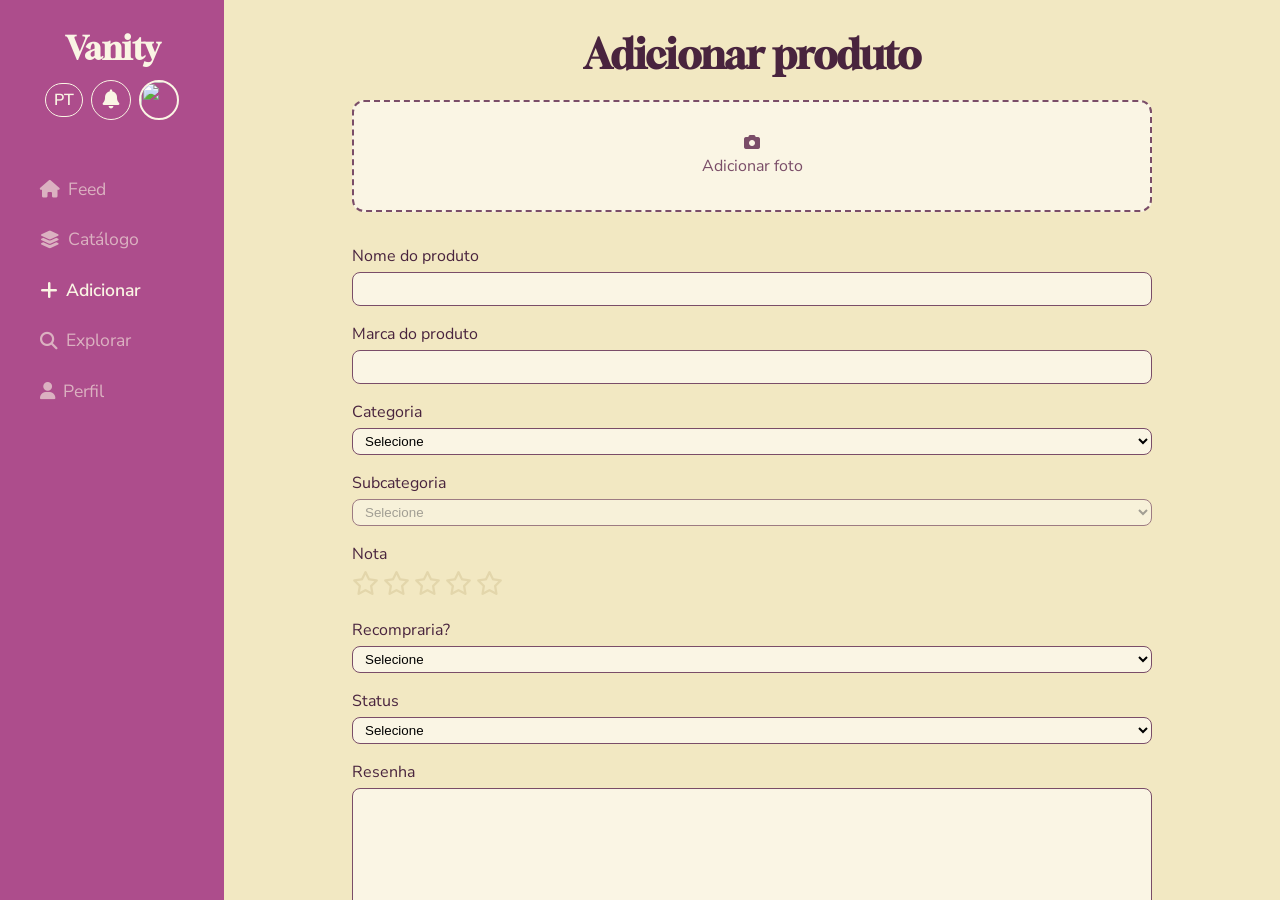
==== commit 06d0a67c: "Add notifications bell to all page headers Add the notifications bell link to the header of every pa" ====
--- a/add-product.html
+++ b/add-product.html
@@ -16,8 +16,12 @@
 <body>
     <header>
         <button type="button" id="lang-toggle">PT</button>
+        
         <h1>Vanity</h1>
-        <a href="profile.html" aria-label="Ver perfil">
+
+        <a href="notifications.html" class="notifications-link" aria-label="Ver notificações"><i class="fa-solid fa-bell"></i></a>
+        
+        <a href="profile.html" aria-label="Ver perfil" class="header-profile">
             <img src="https://ui-avatars.com/api/?name=Nathalia" alt="">
         </a>
     </header>
--- a/styles/variables.css
+++ b/styles/variables.css
@@ -1,23 +1,23 @@
 @font-face {
-    src: url(/assets/fonts/gloock-v8-latin-regular.woff2);
+    src: url(../assets/fonts/gloock-v8-latin-regular.woff2);
     font-family: 'Gloock';
     font-weight: 400;
 }
 
 @font-face {
-    src: url(/assets/fonts/nunito-sans-v19-latin-regular.woff2);
+    src: url(../assets/fonts/nunito-sans-v19-latin-regular.woff2);
     font-family: 'Nunito Sans';
     font-weight: 400;
 }
 
 @font-face {
-    src: url(/assets/fonts/nunito-sans-v19-latin-500.woff2);
+    src: url(../assets/fonts/nunito-sans-v19-latin-500.woff2);
     font-family: 'Nunito Sans';
     font-weight: 500;
 }
 
 @font-face {
-    src: url(/assets/fonts/nunito-sans-v19-latin-600.woff2);
+    src: url(../assets/fonts/nunito-sans-v19-latin-600.woff2);
     font-family: 'Nunito Sans';
     font-weight: 600;
 }
@@ -33,6 +33,7 @@
     --color-alert: #c98a4b;
     --color-border: #e3d6ab;
     --color-neutral-light: #e8e4dc;
+    --color-success: #7a9b76;
 
     --font-heading: 'Gloock', serif;
     --font-body: 'Nunito Sans', sans-serif;
--- a/styles/components.css
+++ b/styles/components.css
@@ -73,8 +73,24 @@
     object-fit: cover;
 }
 
+.header-profile {
+    display: none;
+}
+
 #lang-toggle {
     transition: background-color 0.2s ease;
+}
+
+.notifications-link {
+    width: 2.5rem;
+    height: 2.5rem;
+    display: flex;
+    align-items: center;
+    justify-content: center;
+    border-radius: 50%;
+    border: 0.0625rem solid var(--color-accent);
+    font-size: 1.2rem;
+    color: var(--color-accent);
 }
 
 /* -- MENU -- */
@@ -132,6 +148,7 @@
     min-width: 0;
     border-radius: 1rem;
     background-color: var(--color-cards-bg);
+    overflow: hidden;
 }
 
 .card-image {
@@ -317,6 +334,90 @@
     transition: background-color 0.2s ease;
 }
 
+.form-group {
+  display: flex;
+  flex-direction: column;
+  gap: var(--spacing-xs);
+}
+
+dialog.app-modal[open] {
+    width: 90%;
+    max-width: 24rem;
+    height: min(70vh, 40rem);
+    display: flex;
+    flex-direction: column;
+    margin: auto;
+    padding: var(--spacing-lg);
+    border: none;
+    border-radius: 1rem;
+    background-color: var(--color-cards-bg);
+    color: var(--color-text);
+    overflow: hidden;
+}
+
+dialog.app-modal::backdrop {
+    background-color: rgba(73, 36, 62, 0.5);
+}
+
+dialog.app-modal form {
+    display: flex;
+    flex-direction: column;
+    flex: 1;
+    gap: var(--spacing-md);
+    min-height: 0;
+}
+
+.modal-header {
+    display: flex;
+    justify-content: space-between;
+    align-items: center;
+    margin-bottom: var(--spacing-md);
+}
+
+.modal-header h3 {
+    font-size: 1.3rem;
+}
+
+.modal-body {
+    flex: 1;
+    min-height: 0;
+    overflow-y: auto;
+    padding-right: var(--spacing-md);
+}
+
+/* Expansão de imagens */
+dialog.app-modal.lightbox-modal[open] {
+    max-width: fit-content;
+    max-height: 90vh;
+    align-items: center;
+    padding: 0;
+    background-color: transparent;
+}
+
+dialog.lightbox-modal img {
+    max-width: 100%;
+    max-height: 90vh;
+    display: block;
+}
+
+#lightbox-close {
+    position: absolute;
+    top: var(--spacing-sm);
+    right: var(--spacing-sm);
+    width: 2.5rem;
+    height: 2.5rem;
+    display: flex;
+    align-items: center;
+    justify-content: center;
+    border-radius: 50%;
+    background-color: rgba(0, 0, 0, 0.5);
+    color: var(--color-cards-bg);
+}
+
+.profile-top img {
+    cursor: pointer;
+}
+
 @media (min-width: 48rem) {
     html,
     body {
@@ -368,6 +469,15 @@
         order: 2;
     }
 
+    .header-profile {
+        display: block;
+    }
+
+    .notifications-link {
+        border-color:  var(--color-cards-bg);
+        color: var(--color-cards-bg);
+    }
+
     main {
         height: 100vh;
         overflow-y: auto;
@@ -461,4 +571,5 @@
     .follow-btn:hover {
         background-color: var(--color-accent-light);
     }
+
 }
--- a/styles/add-product.css
+++ b/styles/add-product.css
@@ -7,12 +7,6 @@
   display: flex;
   flex-direction: column;
   gap: var(--spacing-md);
-}
-
-.form-group {
-  display: flex;
-  flex-direction: column;
-  gap: var(--spacing-xs);
 }
 
 #add-product-image {
